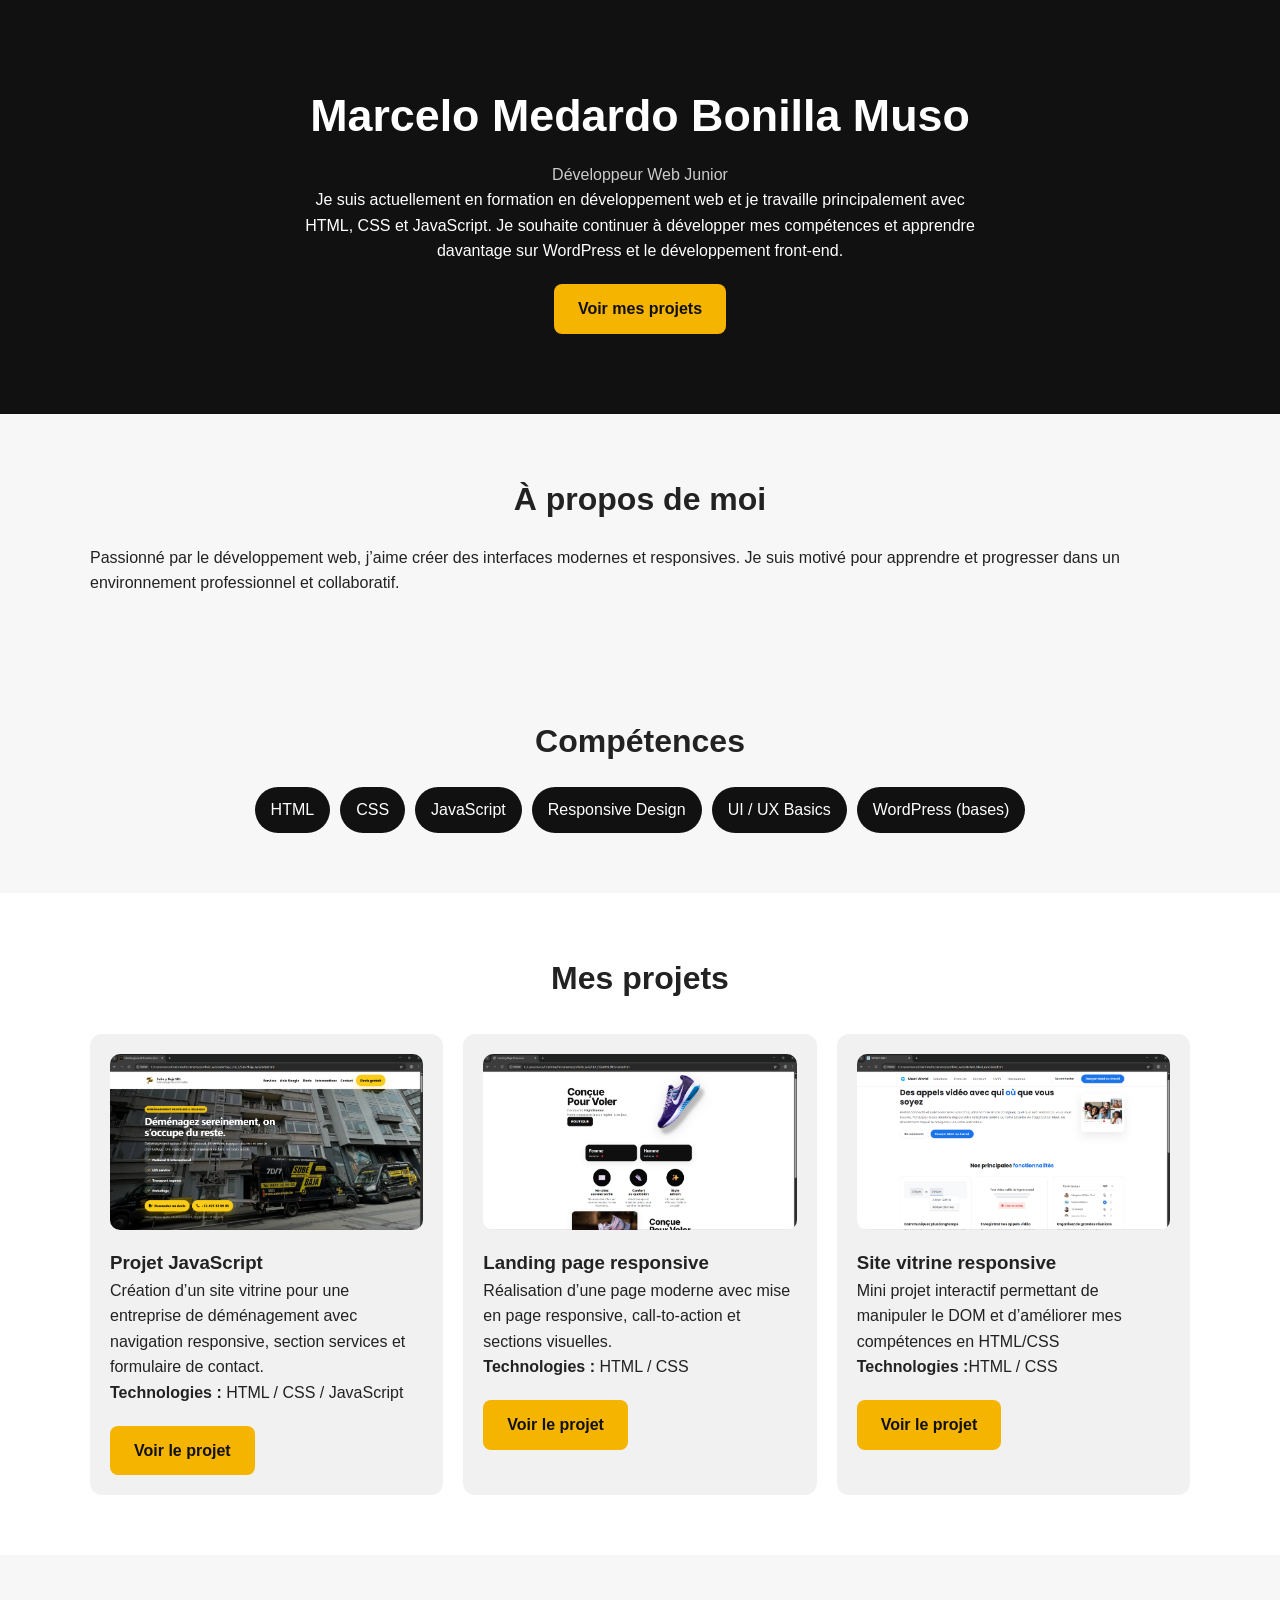
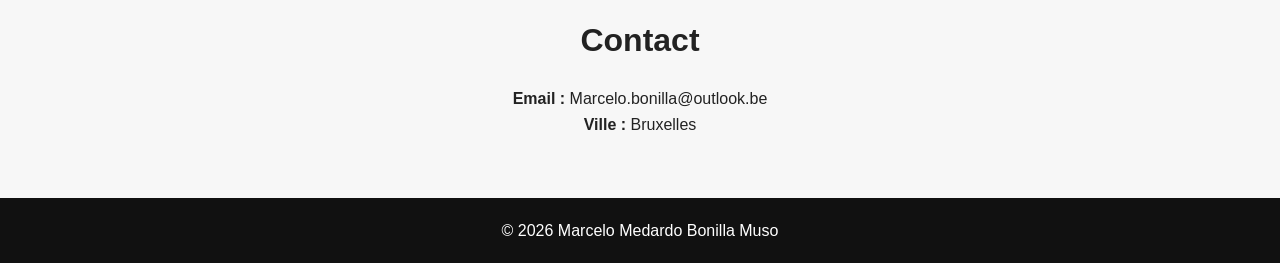
==== index.html @ 96c0337f "add hmtl + css + assets" ====
<!doctype html>
<html lang="fr">
  <head>
    <meta charset="UTF-8" />
    <meta name="viewport" content="width=device-width, initial-scale=1.0" />
    <title>Portfolio | Marcelo Medardo Bonilla Muso</title>
    <link rel="stylesheet" href="style.css" />
  </head>

  <body>
    <header class="hero">
      <div class="container">
        <h1>Marcelo Medardo Bonilla Muso</h1>

        <p class="subtitle">Développeur Web Junior</p>

        <p>
          Je suis actuellement en formation en développement web et je travaille
          principalement avec HTML, CSS et JavaScript. Je souhaite continuer à
          développer mes compétences et apprendre davantage sur WordPress et le
          développement front-end.
        </p>

        <a href="#projects" class="btn">Voir mes projets</a>
      </div>
    </header>

    <main>
      <section class="about">
        <div class="container">
          <h2>À propos de moi</h2>

          <p>
            Passionné par le développement web, j’aime créer des interfaces
            modernes et responsives. Je suis motivé pour apprendre et progresser
            dans un environnement professionnel et collaboratif.
          </p>
        </div>
      </section>

      <section class="skills">
        <div class="container">
          <h2>Compétences</h2>

          <div class="skills-list">
            <span>HTML</span>
            <span>CSS</span>
            <span>JavaScript</span>
            <span>Responsive Design</span>
            <span>UI / UX Basics</span>
            <span>WordPress (bases)</span>
          </div>
        </div>
      </section>

      <section class="projects" id="projects">
        <div class="container">
          <h2>Mes projets</h2>

          <div class="project-grid">
            <article class="card">
              <img src="assets/sb_capture.png" alt="Site sube y baja" />
              <h3>Projet JavaScript</h3>

              <p>
                Création d’un site vitrine pour une entreprise de déménagement
                avec navigation responsive, section services et formulaire de
                contact.
              </p>

              <p><strong>Technologies :</strong> HTML / CSS / JavaScript</p>

              <a href="subeYbaja_site_2/SubeYbaja_web/index.html " class="btn"
                >Voir le projet</a
              >
            </article>

            <article class="card">
              <img src="assets/landing_capture.png" alt="landing page" />
              <h3>Landing page responsive</h3>
              <p>
                Réalisation d’une page moderne avec mise en page responsive,
                call-to-action et sections visuelles.
              </p>
              <p><strong>Technologies :</strong> HTML / CSS</p>
              <a href="LBA_EXAMEN_WEB/index.html" class="btn">
                Voir le projet</a
              >
            </article>

            <article class="card">
              <img src="assets/mee_capture.png" alt="meet page" />
              <h3>Site vitrine responsive</h3>
              <p>
                Mini projet interactif permettant de manipuler le DOM et
                d’améliorer mes compétences en HTML/CSS
              </p>
              <p><strong>Technologies :</strong>HTML / CSS</p>

              <a href="siteWeb_Meet_exo/index.html" class="btn">
                Voir le projet
              </a>
            </article>
          </div>
        </div>
      </section>

      <section class="contact">
        <div class="container">
          <h2>Contact</h2>

          <p><strong>Email :</strong> Marcelo.bonilla@outlook.be</p>
          <p><strong>Ville :</strong> Bruxelles</p>
        </div>
      </section>
    </main>

    <footer>
      <div class="container">
        <p>© 2026 Marcelo Medardo Bonilla Muso</p>
      </div>
    </footer>
  </body>
</html>
---- style.css ----
*{
margin:0;
padding:0;
box-sizing:border-box;
}

body{
font-family:Arial, sans-serif;
background:#f7f7f7;
color:#222;
line-height:1.6;
}

.container{
width:min(1100px,90%);
margin:auto;
}

.hero{
background:#111;
color:white;
padding:80px 0;
text-align:center;
}

.hero h1{
font-size:2.8rem;
margin-bottom:10px;
}

.subtitle{
color:#ccc;
margin-bottom:20px;
}

.hero p{
max-width:700px;
margin:auto;
}

.btn{
display:inline-block;
margin-top:20px;
padding:12px 24px;
background:#f4b400;
color:#111;
text-decoration:none;
font-weight:bold;
border-radius:8px;
}

section{
padding:60px 0;
}

section h2{
text-align:center;
margin-bottom:20px;
font-size:2rem;
}

.skills-list{
display:flex;
flex-wrap:wrap;
gap:10px;
justify-content:center;
margin-top:20px;
}

.skills-list span{
background:#111;
color:white;
padding:10px 16px;
border-radius:30px;
}

.projects{
background:white;
}

.project-grid{
display:grid;
grid-template-columns:repeat(3,1fr);
gap:20px;
margin-top:30px;
}

.card{
background:#f1f1f1;
padding:20px;
border-radius:12px;
}

.card img{
width:100%;
border-radius:10px;
margin-bottom:10px;
}

.contact{
text-align:center;
}



footer{
background:#111;
color:white;
text-align:center;
padding:20px;
}

@media(max-width:900px){

.project-grid{
grid-template-columns:1fr;
}

.hero h1{
font-size:2rem;
}

}
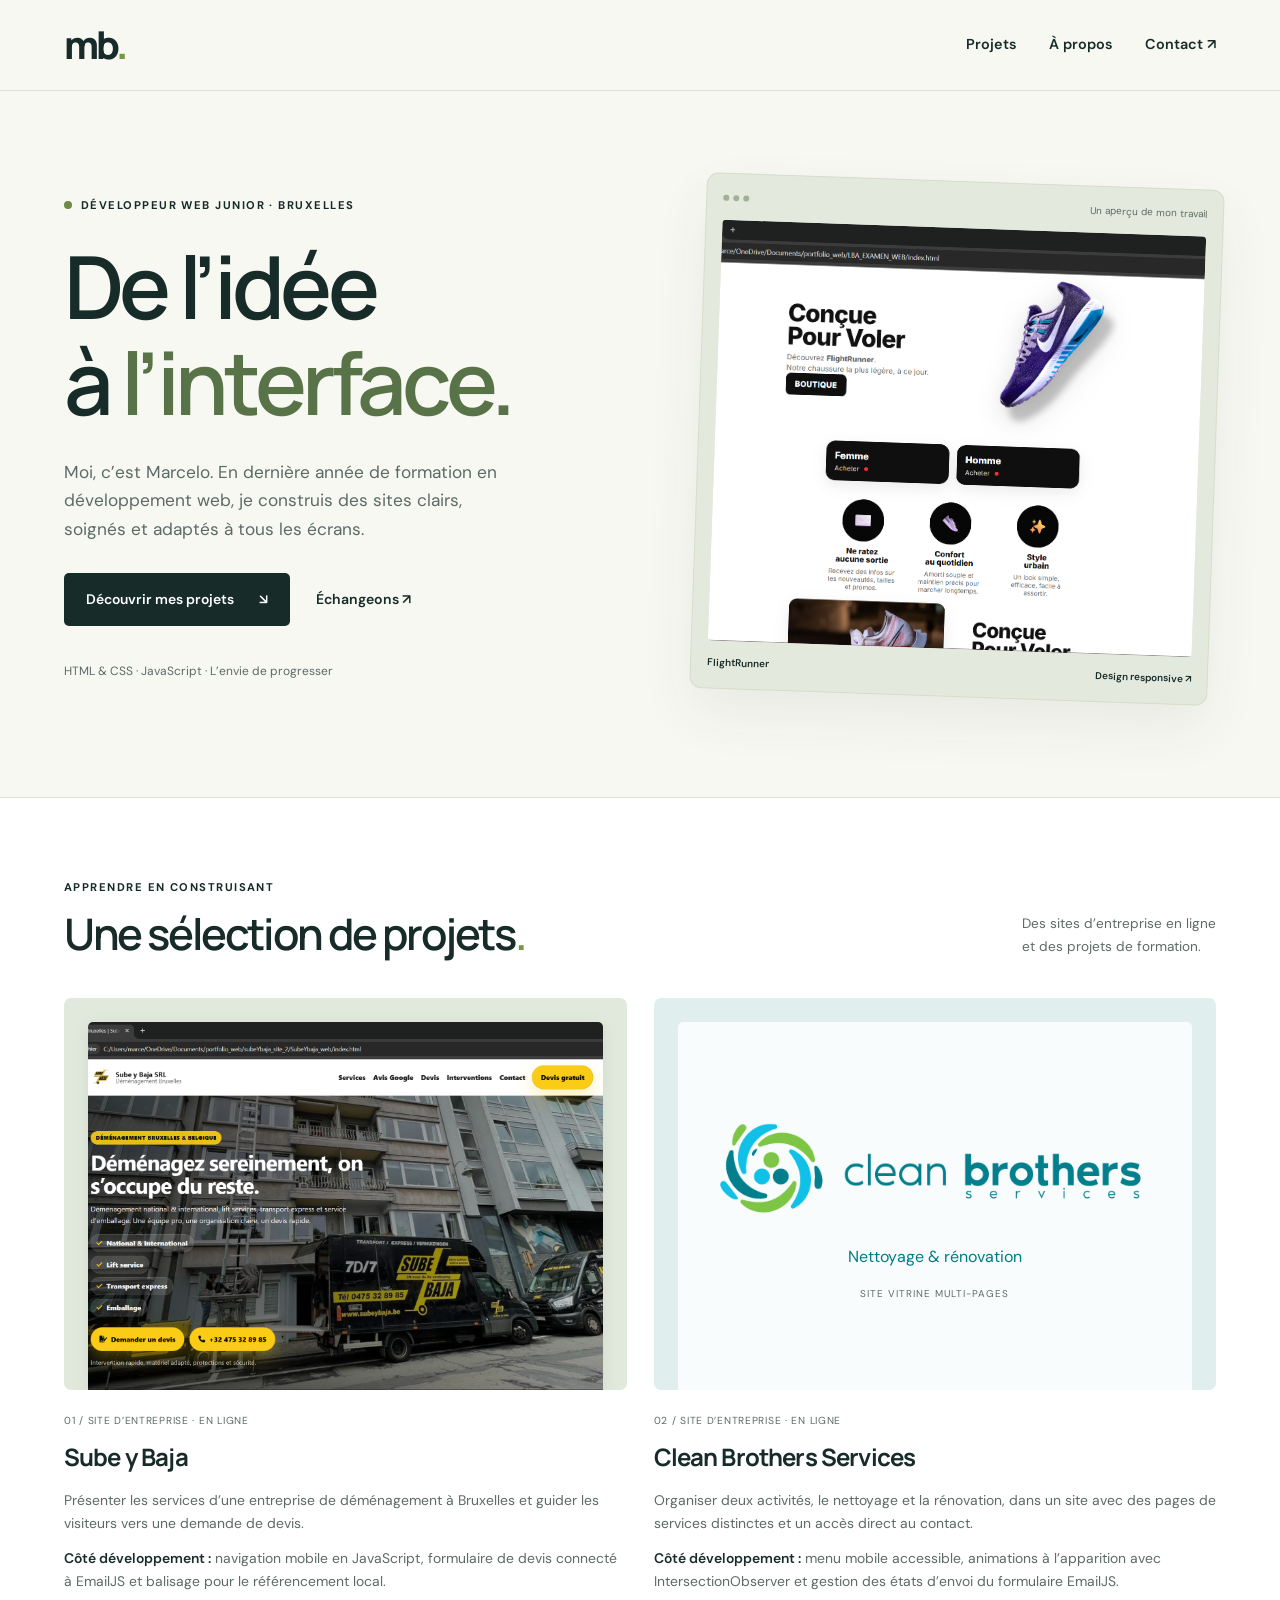
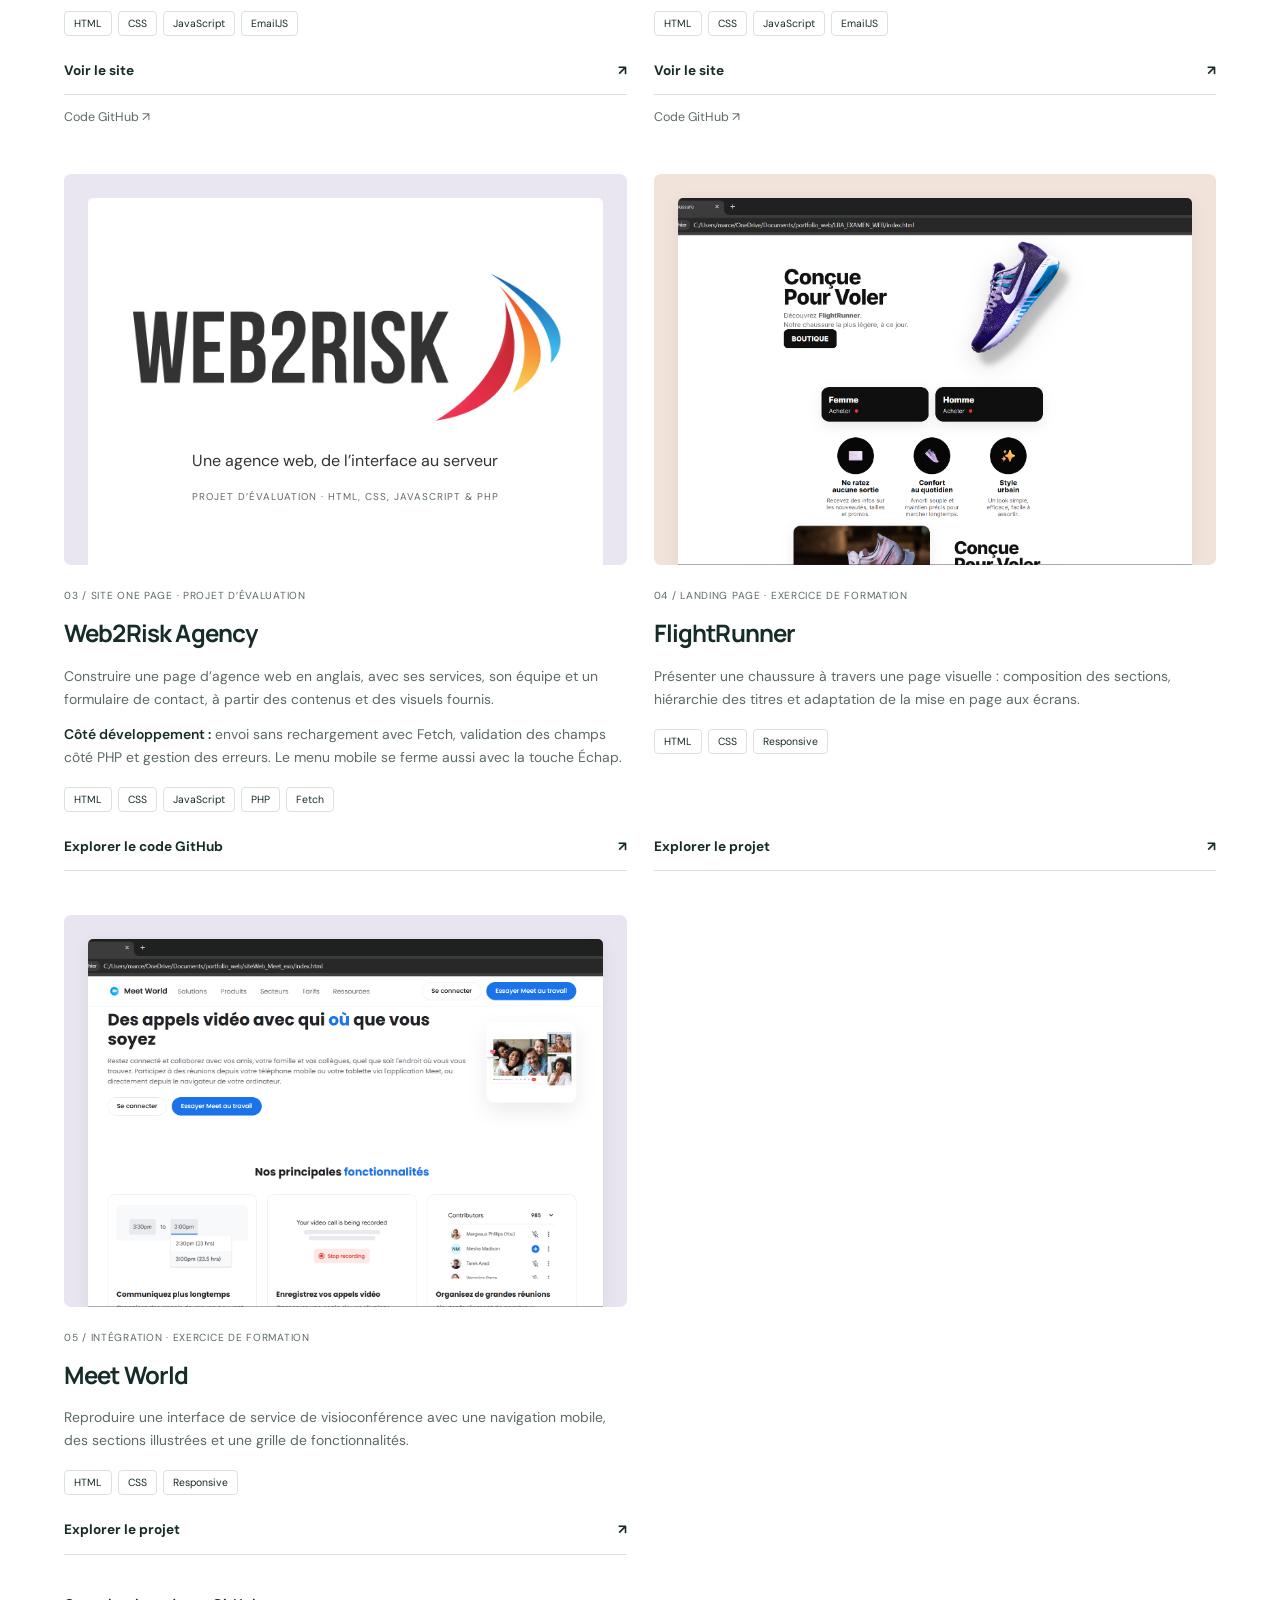
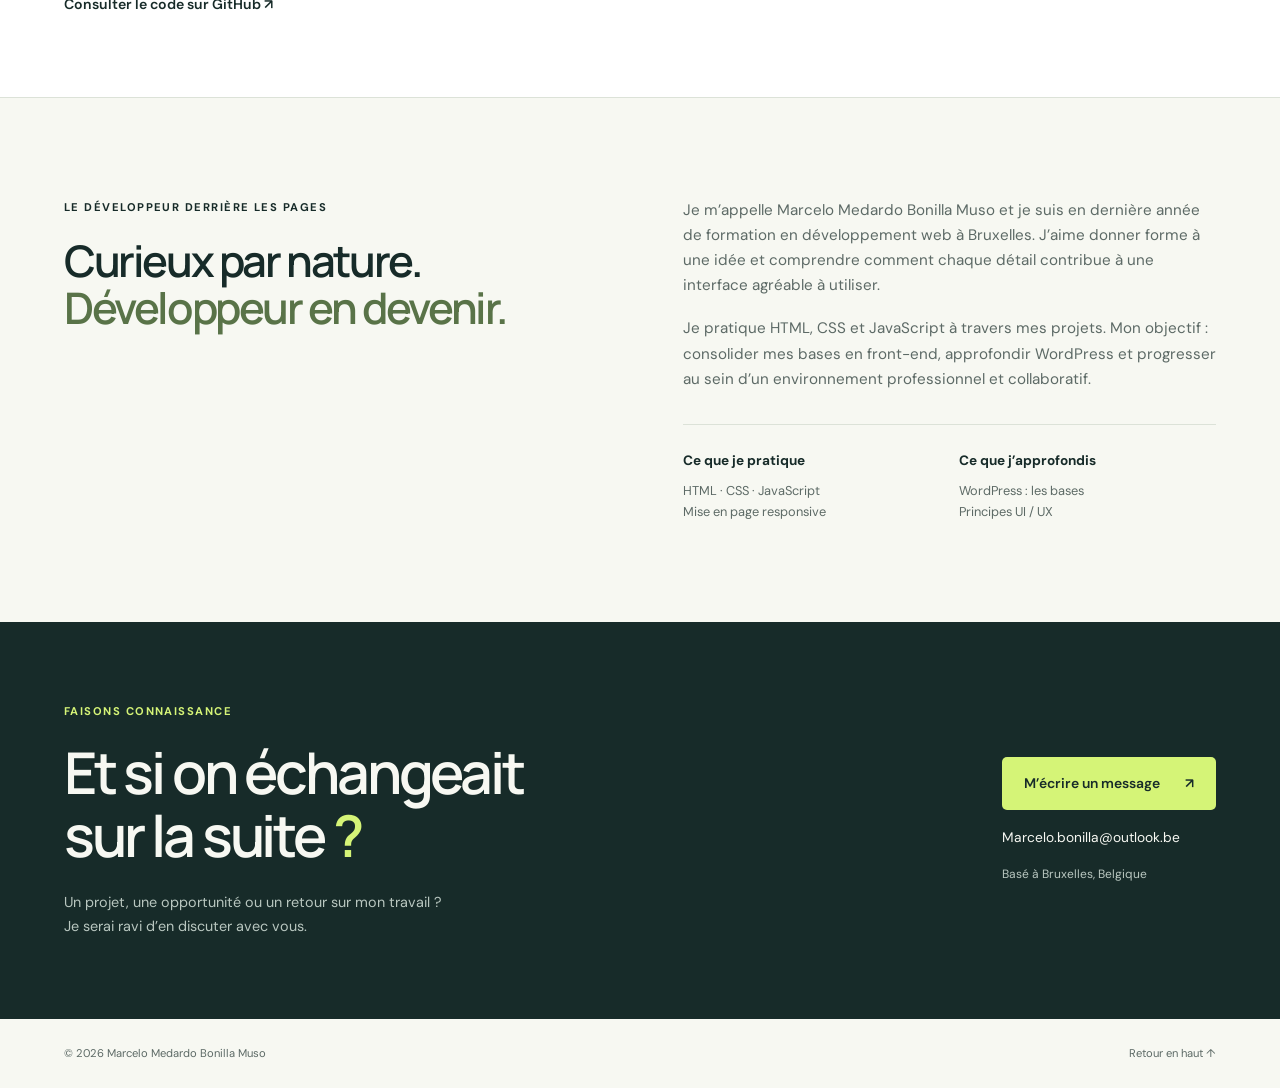
==== commit 6a3feb21: "Improve portfolio design and showcase web projects" ====
--- a/index.html
+++ b/index.html
@@ -1,124 +1,96 @@
-<!doctype html>
+﻿<!doctype html>
 <html lang="fr">
-  <head>
-    <meta charset="UTF-8" />
-    <meta name="viewport" content="width=device-width, initial-scale=1.0" />
-    <title>Portfolio | Marcelo Medardo Bonilla Muso</title>
-    <link rel="stylesheet" href="style.css" />
-  </head>
-
-  <body>
-    <header class="hero">
+<head>
+  <meta charset="UTF-8" />
+  <meta name="viewport" content="width=device-width, initial-scale=1.0" />
+  <meta name="theme-color" content="#172b29" />
+  <title>Marcelo Bonilla — Développeur web junior à Bruxelles</title>
+  <meta name="description" content="Portfolio de Marcelo Medardo Bonilla Muso, développeur web junior en dernière année de formation à Bruxelles. Découvrez mes projets HTML, CSS et JavaScript." />
+  <meta property="og:type" content="website" />
+  <meta property="og:locale" content="fr_BE" />
+  <meta property="og:title" content="Marcelo Bonilla — Développeur web junior" />
+  <meta property="og:description" content="De l’idée à l’interface : découvrez mes projets web, mon parcours et mes compétences. Basé à Bruxelles." />
+  <link rel="icon" href="favicon.svg" type="image/svg+xml" />
+  <link rel="stylesheet" href="style.css" />
+</head>
+<body>
+  <a class="skip-link" href="#contenu">Aller au contenu</a>
+  <header class="site-header">
+    <div class="container nav">
+      <a class="brand" href="#accueil" aria-label="Marcelo Bonilla, accueil">mb<span>.</span></a>
+      <nav aria-label="Navigation principale"><a href="#projects">Projets</a><a href="#parcours">À propos</a><a href="#contact">Contact <span aria-hidden="true">↗</span></a></nav>
+    </div>
+  </header>
+  <main id="contenu">
+    <section class="hero container" id="accueil" aria-labelledby="hero-title">
+      <div class="hero-copy">
+        <p class="eyebrow"><span class="dot" aria-hidden="true"></span> Développeur web junior · Bruxelles</p>
+        <h1 id="hero-title">De l’idée<br />à <em>l’interface.</em></h1>
+        <p class="intro">Moi, c’est Marcelo. En dernière année de formation en développement web, je construis des sites clairs, soignés et adaptés à tous les écrans.</p>
+        <div class="actions"><a class="button" href="#projects">Découvrir mes projets <span aria-hidden="true">↘</span></a><a class="text-link" href="mailto:Marcelo.bonilla@outlook.be">Échangeons <span aria-hidden="true">↗</span></a></div>
+        <p class="hero-note">HTML & CSS · JavaScript · L’envie de progresser</p>
+      </div>
+      <div class="hero-visual" aria-label="Aperçu de mon projet FlightRunner">
+        <div class="visual-top"><span><i></i><i></i><i></i></span><span>Un aperçu de mon travail</span></div>
+        <img src="assets/landing_capture.png" alt="Capture de la landing page FlightRunner, un projet de présentation de chaussures" fetchpriority="high" />
+        <div class="visual-bottom"><span>FlightRunner</span><span>Design responsive ↗</span></div>
+      </div>
+    </section>
+    <section class="projects section" id="projects" aria-labelledby="projects-title">
       <div class="container">
-        <h1>Marcelo Medardo Bonilla Muso</h1>
-
-        <p class="subtitle">Développeur Web Junior</p>
-
-        <p>
-          Je suis actuellement en formation en développement web et je travaille
-          principalement avec HTML, CSS et JavaScript. Je souhaite continuer à
-          développer mes compétences et apprendre davantage sur WordPress et le
-          développement front-end.
-        </p>
-
-        <a href="#projects" class="btn">Voir mes projets</a>
+        <div class="section-heading"><div><p class="eyebrow">Apprendre en construisant</p><h2 id="projects-title">Une sélection de projets<span>.</span></h2></div><p>Des sites d’entreprise en ligne<br />et des projets de formation.</p></div>
+        <div class="project-grid">
+          <article class="card">
+            <a class="project-image sage" href="https://www.subeybaja-bruxelles.be/" target="_blank" rel="noopener noreferrer" aria-label="Visiter Sube y Baja, nouvel onglet"><img src="assets/sb_capture.png" alt="Aperçu du site de déménagement Sube y Baja" loading="lazy" /></a>
+            <div class="card-body">
+              <p class="project-type">01 / Site d’entreprise · En ligne</p>
+              <h3>Sube y Baja</h3>
+              <p>Présenter les services d’une entreprise de déménagement à Bruxelles et guider les visiteurs vers une demande de devis.</p>
+              <p class="project-detail"><strong>Côté développement :</strong> navigation mobile en JavaScript, formulaire de devis connecté à EmailJS et balisage pour le référencement local.</p>
+              <ul class="tags" aria-label="Technologies"><li>HTML</li><li>CSS</li><li>JavaScript</li><li>EmailJS</li></ul>
+              <div class="project-actions"><a class="project-link" href="https://www.subeybaja-bruxelles.be/" target="_blank" rel="noopener noreferrer">Voir le site <span aria-hidden="true">↗</span></a><a class="source-link" href="https://github.com/Medardo0/medardo0.github.io" target="_blank" rel="noopener noreferrer" aria-label="Code source de Sube y Baja sur GitHub">Code GitHub ↗</a></div>
+            </div>
+          </article>
+          <article class="card">
+            <a class="project-image clean-brand" href="https://cleanbrotherservices.be/" target="_blank" rel="noopener noreferrer" aria-label="Visiter Clean Brothers Services, nouvel onglet"><div class="brand-preview"><img src="assets/clean-brothers-logo.png" alt="Identité visuelle de Clean Brothers Services" loading="lazy" /><span>Nettoyage & rénovation</span><span class="preview-caption">Site vitrine multi-pages</span></div></a>
+            <div class="card-body">
+              <p class="project-type">02 / Site d’entreprise · En ligne</p>
+              <h3>Clean Brothers Services</h3>
+              <p>Organiser deux activités, le nettoyage et la rénovation, dans un site avec des pages de services distinctes et un accès direct au contact.</p>
+              <p class="project-detail"><strong>Côté développement :</strong> menu mobile accessible, animations à l’apparition avec IntersectionObserver et gestion des états d’envoi du formulaire EmailJS.</p>
+              <ul class="tags" aria-label="Technologies"><li>HTML</li><li>CSS</li><li>JavaScript</li><li>EmailJS</li></ul>
+              <div class="project-actions"><a class="project-link" href="https://cleanbrotherservices.be/" target="_blank" rel="noopener noreferrer">Voir le site <span aria-hidden="true">↗</span></a><a class="source-link" href="https://github.com/Medardo0/CleanBrothersServices_web" target="_blank" rel="noopener noreferrer" aria-label="Code source de Clean Brothers Services sur GitHub">Code GitHub ↗</a></div>
+            </div>
+          </article>
+          <article class="card">
+            <a class="project-image web2risk-brand" href="https://github.com/Medardo0/Web2Risk-Agency" target="_blank" rel="noopener noreferrer" aria-label="Découvrir le code de Web2Risk Agency sur GitHub, nouvel onglet"><div class="brand-preview"><img src="assets/web2risk-logo.png" alt="Logo du projet Web2Risk Agency" loading="lazy" /><span>Une agence web, de l’interface au serveur</span><span class="preview-caption">Projet d’évaluation · HTML, CSS, JavaScript & PHP</span></div></a>
+            <div class="card-body">
+              <p class="project-type">03 / Site one page · Projet d’évaluation</p>
+              <h3>Web2Risk Agency</h3>
+              <p>Construire une page d’agence web en anglais, avec ses services, son équipe et un formulaire de contact, à partir des contenus et des visuels fournis.</p>
+              <p class="project-detail"><strong>Côté développement :</strong> envoi sans rechargement avec Fetch, validation des champs côté PHP et gestion des erreurs. Le menu mobile se ferme aussi avec la touche Échap.</p>
+              <ul class="tags" aria-label="Technologies"><li>HTML</li><li>CSS</li><li>JavaScript</li><li>PHP</li><li>Fetch</li></ul>
+              <a class="project-link" href="https://github.com/Medardo0/Web2Risk-Agency" target="_blank" rel="noopener noreferrer">Explorer le code GitHub <span aria-hidden="true">↗</span></a>
+            </div>
+          </article>
+          <article class="card">
+            <a class="project-image peach" href="LBA_EXAMEN_WEB/index.html" aria-label="Découvrir le projet FlightRunner"><img src="assets/landing_capture.png" alt="Aperçu du site FlightRunner" loading="lazy" /></a>
+            <div class="card-body"><p class="project-type">04 / Landing page · Exercice de formation</p><h3>FlightRunner</h3><p>Présenter une chaussure à travers une page visuelle : composition des sections, hiérarchie des titres et adaptation de la mise en page aux écrans.</p><ul class="tags" aria-label="Technologies"><li>HTML</li><li>CSS</li><li>Responsive</li></ul><a class="project-link" href="LBA_EXAMEN_WEB/index.html">Explorer le projet <span aria-hidden="true">↗</span></a></div>
+          </article>
+          <article class="card">
+            <a class="project-image lilac" href="siteWeb_Meet_exo/index.html" aria-label="Découvrir le projet Meet World"><img src="assets/mee_capture.png" alt="Aperçu du site Meet World" loading="lazy" /></a>
+            <div class="card-body"><p class="project-type">05 / Intégration · Exercice de formation</p><h3>Meet World</h3><p>Reproduire une interface de service de visioconférence avec une navigation mobile, des sections illustrées et une grille de fonctionnalités.</p><ul class="tags" aria-label="Technologies"><li>HTML</li><li>CSS</li><li>Responsive</li></ul><a class="project-link" href="siteWeb_Meet_exo/index.html">Explorer le projet <span aria-hidden="true">↗</span></a></div>
+          </article>
+        </div>
+        <a class="text-link github-link" href="https://github.com/Medardo0/portofio_web" target="_blank" rel="noopener noreferrer">Consulter le code sur GitHub <span aria-hidden="true">↗</span></a>
       </div>
-    </header>
-
-    <main>
-      <section class="about">
-        <div class="container">
-          <h2>À propos de moi</h2>
-
-          <p>
-            Passionné par le développement web, j’aime créer des interfaces
-            modernes et responsives. Je suis motivé pour apprendre et progresser
-            dans un environnement professionnel et collaboratif.
-          </p>
-        </div>
-      </section>
-
-      <section class="skills">
-        <div class="container">
-          <h2>Compétences</h2>
-
-          <div class="skills-list">
-            <span>HTML</span>
-            <span>CSS</span>
-            <span>JavaScript</span>
-            <span>Responsive Design</span>
-            <span>UI / UX Basics</span>
-            <span>WordPress (bases)</span>
-          </div>
-        </div>
-      </section>
-
-      <section class="projects" id="projects">
-        <div class="container">
-          <h2>Mes projets</h2>
-
-          <div class="project-grid">
-            <article class="card">
-              <img src="assets/sb_capture.png" alt="Site sube y baja" />
-              <h3>Projet JavaScript</h3>
-
-              <p>
-                Création d’un site vitrine pour une entreprise de déménagement
-                avec navigation responsive, section services et formulaire de
-                contact.
-              </p>
-
-              <p><strong>Technologies :</strong> HTML / CSS / JavaScript</p>
-
-              <a href="subeYbaja_site_2/SubeYbaja_web/index.html " class="btn"
-                >Voir le projet</a
-              >
-            </article>
-
-            <article class="card">
-              <img src="assets/landing_capture.png" alt="landing page" />
-              <h3>Landing page responsive</h3>
-              <p>
-                Réalisation d’une page moderne avec mise en page responsive,
-                call-to-action et sections visuelles.
-              </p>
-              <p><strong>Technologies :</strong> HTML / CSS</p>
-              <a href="LBA_EXAMEN_WEB/index.html" class="btn">
-                Voir le projet</a
-              >
-            </article>
-
-            <article class="card">
-              <img src="assets/mee_capture.png" alt="meet page" />
-              <h3>Site vitrine responsive</h3>
-              <p>
-                Mini projet interactif permettant de manipuler le DOM et
-                d’améliorer mes compétences en HTML/CSS
-              </p>
-              <p><strong>Technologies :</strong>HTML / CSS</p>
-
-              <a href="siteWeb_Meet_exo/index.html" class="btn">
-                Voir le projet
-              </a>
-            </article>
-          </div>
-        </div>
-      </section>
-
-      <section class="contact">
-        <div class="container">
-          <h2>Contact</h2>
-
-          <p><strong>Email :</strong> Marcelo.bonilla@outlook.be</p>
-          <p><strong>Ville :</strong> Bruxelles</p>
-        </div>
-      </section>
-    </main>
-
-    <footer>
-      <div class="container">
-        <p>© 2026 Marcelo Medardo Bonilla Muso</p>
-      </div>
-    </footer>
-  </body>
+    </section>
+    <section class="about section container" id="parcours" aria-labelledby="about-title">
+      <div><p class="eyebrow">Le développeur derrière les pages</p><h2 id="about-title">Curieux par nature.<br /><em>Développeur en devenir.</em></h2></div>
+      <div class="about-copy"><p>Je m’appelle Marcelo Medardo Bonilla Muso et je suis en dernière année de formation en développement web à Bruxelles. J’aime donner forme à une idée et comprendre comment chaque détail contribue à une interface agréable à utiliser.</p><p>Je pratique HTML, CSS et JavaScript à travers mes projets. Mon objectif : consolider mes bases en front-end, approfondir WordPress et progresser au sein d’un environnement professionnel et collaboratif.</p><div class="skill-groups"><div><h3>Ce que je pratique</h3><p>HTML · CSS · JavaScript<br />Mise en page responsive</p></div><div><h3>Ce que j’approfondis</h3><p>WordPress : les bases<br />Principes UI / UX</p></div></div></div>
+    </section>
+    <section class="contact section" id="contact" aria-labelledby="contact-title"><div class="container contact-inner"><div><p class="eyebrow">Faisons connaissance</p><h2 id="contact-title">Et si on échangeait<br />sur la suite <em>?</em></h2><p>Un projet, une opportunité ou un retour sur mon travail ?<br />Je serai ravi d’en discuter avec vous.</p></div><div class="contact-actions"><a class="button button-light" href="mailto:Marcelo.bonilla@outlook.be">M’écrire un message <span aria-hidden="true">↗</span></a><a class="email" href="mailto:Marcelo.bonilla@outlook.be">Marcelo.bonilla@outlook.be</a><p>Basé à Bruxelles, Belgique</p></div></div></section>
+  </main>
+  <footer class="container footer"><p>© 2026 Marcelo Medardo Bonilla Muso</p><a href="#accueil">Retour en haut ↑</a></footer>
+</body>
 </html>
--- a/style.css
+++ b/style.css
@@ -1,123 +1,592 @@
-*{
-margin:0;
-padding:0;
-box-sizing:border-box;
-}
-
-body{
-font-family:Arial, sans-serif;
-background:#f7f7f7;
-color:#222;
-line-height:1.6;
-}
-
-.container{
-width:min(1100px,90%);
-margin:auto;
-}
-
-.hero{
-background:#111;
-color:white;
-padding:80px 0;
-text-align:center;
-}
-
-.hero h1{
-font-size:2.8rem;
-margin-bottom:10px;
-}
-
-.subtitle{
-color:#ccc;
-margin-bottom:20px;
-}
-
-.hero p{
-max-width:700px;
-margin:auto;
-}
-
-.btn{
-display:inline-block;
-margin-top:20px;
-padding:12px 24px;
-background:#f4b400;
-color:#111;
-text-decoration:none;
-font-weight:bold;
-border-radius:8px;
-}
-
-section{
-padding:60px 0;
-}
-
-section h2{
-text-align:center;
-margin-bottom:20px;
-font-size:2rem;
-}
-
-.skills-list{
-display:flex;
-flex-wrap:wrap;
-gap:10px;
-justify-content:center;
-margin-top:20px;
-}
-
-.skills-list span{
-background:#111;
-color:white;
-padding:10px 16px;
-border-radius:30px;
-}
-
-.projects{
-background:white;
-}
-
-.project-grid{
-display:grid;
-grid-template-columns:repeat(3,1fr);
-gap:20px;
-margin-top:30px;
-}
-
-.card{
-background:#f1f1f1;
-padding:20px;
-border-radius:12px;
-}
-
-.card img{
-width:100%;
-border-radius:10px;
-margin-bottom:10px;
-}
-
-.contact{
-text-align:center;
-}
-
-
-
-footer{
-background:#111;
-color:white;
-text-align:center;
-padding:20px;
-}
-
-@media(max-width:900px){
-
-.project-grid{
-grid-template-columns:1fr;
-}
-
-.hero h1{
-font-size:2rem;
-}
-
-}+﻿@import url('https://fonts.googleapis.com/css2?family=DM+Sans:wght@400;500;600;700&family=Manrope:wght@400;500;600;700;800&display=swap');
+
+:root {
+  --paper:#f7f8f2;
+  --ink:#172b29;
+  --muted:#5d6a66;
+  --accent:#d5f477;
+  --line:#dce2d8;
+  --white:#fff;
+  scroll-behavior:smooth;
+  scroll-padding-top:90px
+}
+* {
+  box-sizing:border-box
+}
+body {
+  margin:0;
+  background:var(--paper);
+  color:var(--ink);
+  font-family:'DM Sans',sans-serif;
+  line-height:1.65
+}
+a {
+  color:inherit;
+  text-decoration:none
+}
+img {
+  max-width:100%;
+  display:block
+}
+p,h1,h2,h3 {
+  margin:0
+}
+p+p {
+  margin-top:18px
+}
+h1,h2,h3,.brand {
+  font-family:Manrope,sans-serif
+}
+h1,h2 {
+  letter-spacing:-.055em;
+  line-height:1.1
+}
+h1 {
+  font-size:clamp(3.4rem,6.8vw,6rem);
+  font-weight:600
+}
+h2 {
+  font-size:clamp(2rem,3.4vw,3rem);
+  font-weight:600
+}
+h3 {
+  font-size:1.5rem;
+  letter-spacing:-.035em
+}
+em {
+  font-style:normal;
+  color:#597348
+}
+.container {
+  width:min(1200px,90%);
+  margin-inline:auto
+}
+.site-header {
+  border-bottom:1px solid var(--line)
+}
+.nav {
+  display:flex;
+  align-items:center;
+  justify-content:space-between;
+  min-height:90px
+}
+.brand {
+  font-size:2.4rem;
+  font-weight:800;
+  letter-spacing:-.08em
+}
+.brand span,.section-heading h2 span {
+  color:#759942
+}
+nav {
+  display:flex;
+  gap:32px;
+  font-size:.9rem;
+  font-weight:600
+}
+nav a:hover,.text-link:hover,.footer a:hover {
+  color:#52732a
+}
+.hero {
+  display:grid;
+  grid-template-columns:1.1fr 1fr;
+  gap:64px;
+  align-items:center;
+  padding-block:90px 100px
+}
+.eyebrow {
+  text-transform:uppercase;
+  letter-spacing:.13em;
+  font-size:.7rem;
+  font-weight:700;
+  display:flex;
+  align-items:center;
+  gap:9px;
+  margin-bottom:24px
+}
+.dot {
+  width:8px;
+  height:8px;
+  background:#6d8b45;
+  border-radius:50%
+}
+.intro {
+  max-width:460px;
+  font-size:1.08rem;
+  color:var(--muted);
+  margin-top:28px
+}
+.actions {
+  display:flex;
+  align-items:center;
+  gap:26px;
+  flex-wrap:wrap;
+  margin-top:30px
+}
+.button {
+  display:inline-flex;
+  align-items:center;
+  justify-content:space-between;
+  gap:25px;
+  padding:15px 22px;
+  background:var(--ink);
+  color:white;
+  border-radius:5px;
+  font-size:.87rem;
+  font-weight:600;
+  transition:transform .2s,background .2s
+}
+.button:hover {
+  background:#304e41;
+  transform:translateY(-2px)
+}
+.text-link {
+  font-size:.88rem;
+  font-weight:600
+}
+.hero-note {
+  font-size:.75rem;
+  color:var(--muted);
+  margin-top:36px
+}
+.hero-visual {
+  padding:16px;
+  background:#e4e9dd;
+  border:1px solid #d5ddcb;
+  border-radius:12px;
+  transform:rotate(2deg);
+  box-shadow:0 24px 55px #24332312
+}
+.visual-top,.visual-bottom {
+  display:flex;
+  align-items:center;
+  justify-content:space-between;
+  font-size:.62rem;
+  gap:15px
+}
+.visual-top {
+  padding-bottom:14px;
+  color:var(--muted)
+}
+.visual-top>span:first-child {
+  display:flex;
+  gap:4px
+}
+.visual-top i {
+  display:block;
+  width:6px;
+  height:6px;
+  background:#a3b096;
+  border-radius:50%
+}
+.hero-visual img {
+  width:100%;
+  aspect-ratio:1.15;
+  object-fit:cover;
+  object-position:top;
+  border-radius:4px
+}
+.visual-bottom {
+  padding-top:14px;
+  font-weight:600
+}
+.section {
+  padding-block:80px
+}
+.projects {
+  background:#fff;
+  border-block:1px solid var(--line)
+}
+.section-heading {
+  display:flex;
+  justify-content:space-between;
+  align-items:end;
+  gap:28px;
+  margin-bottom:40px
+}
+.section-heading .eyebrow {
+  margin-bottom:14px
+}
+.section-heading>p {
+  font-size:.85rem;
+  color:var(--muted)
+}
+.project-grid {
+  display:grid;
+  grid-template-columns:repeat(3,minmax(0,1fr));
+  gap:27px
+}
+.card {
+  display:flex;
+  flex-direction:column;
+  min-width:0
+}
+.project-image {
+  display:block;
+  padding:24px 24px 0;
+  border-radius:7px;
+  overflow:hidden
+}
+.peach {
+  background:#f1e3d9
+}
+.lilac {
+  background:#e8e5f1
+}
+.sage {
+  background:#e1e9dc
+}
+.project-image img {
+  aspect-ratio:1.4;
+  object-fit:cover;
+  object-position:top;
+  width:100%;
+  border-radius:5px 5px 0 0;
+  box-shadow:0 4px 18px #0001;
+  transition:transform .3s
+}
+.project-image:hover img {
+  transform:translateY(-5px)
+}
+.card-body {
+  padding-top:23px;
+  display:flex;
+  flex-direction:column;
+  flex:1
+}
+.project-type {
+  font-size:.64rem;
+  text-transform:uppercase;
+  letter-spacing:.07em;
+  color:var(--muted);
+  margin-bottom:8px
+}
+.card-body>p:not(.project-type) {
+  font-size:.87rem;
+  color:var(--muted);
+  margin-top:12px
+}
+.tags {
+  display:flex;
+  gap:6px;
+  flex-wrap:wrap;
+  list-style:none;
+  padding:0;
+  margin:18px 0 24px
+}
+.tags li {
+  font-size:.65rem;
+  border:1px solid var(--line);
+  border-radius:4px;
+  padding:3px 9px
+}
+.project-link {
+  display:flex;
+  justify-content:space-between;
+  border-bottom:1px solid var(--line);
+  padding-bottom:12px;
+  font-size:.85rem;
+  font-weight:700;
+  margin-top:auto
+}
+.project-link:hover {
+  color:#5c7e30
+}
+.github-link {
+  display:inline-block;
+  margin-top:38px
+}
+.about {
+  display:grid;
+  grid-template-columns:1fr 1fr;
+  gap:85px;
+  padding-block:100px
+}
+.about .eyebrow {
+  margin-bottom:20px
+}
+.about-copy>p {
+  color:var(--muted);
+  font-size:.95rem
+}
+.skill-groups {
+  display:grid;
+  grid-template-columns:1fr 1fr;
+  gap:20px;
+  margin-top:32px;
+  padding-top:25px;
+  border-top:1px solid var(--line)
+}
+.skill-groups h3 {
+  font-family:'DM Sans',sans-serif;
+  font-size:.85rem;
+  letter-spacing:0
+}
+.skill-groups p {
+  font-size:.8rem;
+  color:var(--muted);
+  margin-top:8px
+}
+.contact {
+  background:var(--ink);
+  color:var(--paper)
+}
+.contact-inner {
+  display:flex;
+  align-items:center;
+  justify-content:space-between;
+  gap:40px
+}
+.contact .eyebrow {
+  color:var(--accent);
+  margin-bottom:20px
+}
+.contact h2 {
+  font-size:clamp(2.4rem,4.5vw,4rem)
+}
+.contact h2 em {
+  color:var(--accent)
+}
+.contact h2+p {
+  font-size:.9rem;
+  color:#b9c7c0;
+  margin-top:24px
+}
+.contact-actions {
+  display:flex;
+  flex-direction:column;
+  align-items:flex-start;
+  gap:16px
+}
+.button-light {
+  background:var(--accent);
+  color:var(--ink)
+}
+.button-light:hover {
+  background:#e4ffa0
+}
+.email {
+  font-size:.86rem;
+  overflow-wrap:anywhere
+}
+.email:hover {
+  text-decoration:underline
+}
+.contact-actions p {
+  font-size:.75rem;
+  color:#b9c7c0;
+  margin:0
+}
+.footer {
+  display:flex;
+  justify-content:space-between;
+  gap:20px;
+  padding-block:25px;
+  font-size:.7rem;
+  color:var(--muted)
+}
+.skip-link {
+  position:absolute;
+  top:-100px;
+  left:15px;
+  padding:12px 18px;
+  background:var(--ink);
+  color:white;
+  z-index:10
+}
+.skip-link:focus {
+  top:10px
+}
+:focus-visible {
+  outline:3px solid #789d42;
+  outline-offset:5px
+}
+section[id] {
+  scroll-margin-top:25px
+}
+@media(min-width:1500px) {
+  .hero {
+  padding-block:110px
+}
+
+}
+@media(max-width:950px) {
+  .hero {
+  gap:32px;
+  padding-block:65px
+}
+.project-grid {
+  gap:18px
+}
+.project-image {
+  padding:14px 14px 0
+}
+.about {
+  gap:40px
+}
+.section-heading {
+  align-items:start;
+  flex-direction:column
+}
+.section-heading>p br {
+  display:none
+}
+
+}
+@media(max-width:680px) {
+  .nav {
+  min-height:75px
+}
+nav {
+  gap:18px;
+  font-size:.8rem
+}
+.brand {
+  font-size:2rem
+}
+.hero {
+  grid-template-columns:1fr;
+  padding-block:48px 55px;
+  gap:42px
+}
+.hero-visual {
+  max-width:480px;
+  transform:rotate(1deg);
+  margin:0 6px
+}
+.hero-visual img {
+  aspect-ratio:1.5
+}
+.hero .eyebrow {
+  font-size:.6rem
+}
+.hero-note {
+  margin-top:25px
+}
+.section {
+  padding-block:55px
+}
+.project-grid {
+  grid-template-columns:1fr;
+  gap:38px
+}
+.project-image {
+  padding:25px 25px 0
+}
+.project-image img {
+  aspect-ratio:1.65
+}
+.about {
+  grid-template-columns:1fr;
+  gap:28px
+}
+.contact-inner {
+  flex-direction:column;
+  align-items:flex-start;
+  gap:35px
+}
+.footer {
+  flex-direction:column;
+  gap:7px
+}
+.actions {
+  gap:20px
+}
+.intro {
+  font-size:1rem
+}
+.section-heading {
+  margin-bottom:30px
+}
+.card-body {
+  padding-top:18px
+}
+
+}
+@media(prefers-reduced-motion:reduce) {
+  :root {
+  scroll-behavior:auto
+}
+*,*::before,*::after {
+  transition:none!important
+}
+
+}
+
+/* Projets et accès à leur code source. */
+.project-grid {
+  grid-template-columns: repeat(2, minmax(0, 1fr));
+  row-gap: 44px;
+}
+.project-actions {
+  margin-top: auto;
+}
+.project-actions .project-link {
+  margin-top: 0;
+}
+.source-link {
+  display: inline-block;
+  margin-top: 12px;
+  font-size: .78rem;
+  color: var(--muted);
+}
+.source-link:hover {
+  color: var(--ink);
+  text-decoration: underline;
+}
+.project-detail strong {
+  color: var(--ink);
+  font-weight: 600;
+}
+.clean-brand {
+  background: #e0eeee;
+}
+.brand-preview {
+  aspect-ratio: 1.4;
+  background: #f8fcfc;
+  border-radius: 5px 5px 0 0;
+  display: flex;
+  flex-direction: column;
+  align-items: center;
+  justify-content: center;
+  padding: 28px;
+  gap: 15px;
+  color: #007b83;
+  text-align: center;
+}
+.project-image .brand-preview img {
+  width: 100%;
+  height: auto;
+  aspect-ratio: auto;
+  object-fit: contain;
+  border-radius: 0;
+  box-shadow: none;
+}
+.brand-preview > span {
+  font-size: clamp(.7rem, 1.4vw, 1rem);
+}
+.brand-preview .preview-caption {
+  font-size: .62rem;
+  letter-spacing: .1em;
+  text-transform: uppercase;
+  color: var(--muted);
+}
+@media (max-width: 680px) {
+  .project-grid {
+    grid-template-columns: 1fr;
+    row-gap: 38px;
+  }
+  .brand-preview {
+    aspect-ratio: 1.65;
+    padding: 20px;
+    gap: 10px;
+  }
+}
+
+.web2risk-brand {
+  background: #e9e5f1;
+}
+.web2risk-brand .brand-preview {
+  background: #fff;
+  color: #333;
+}
